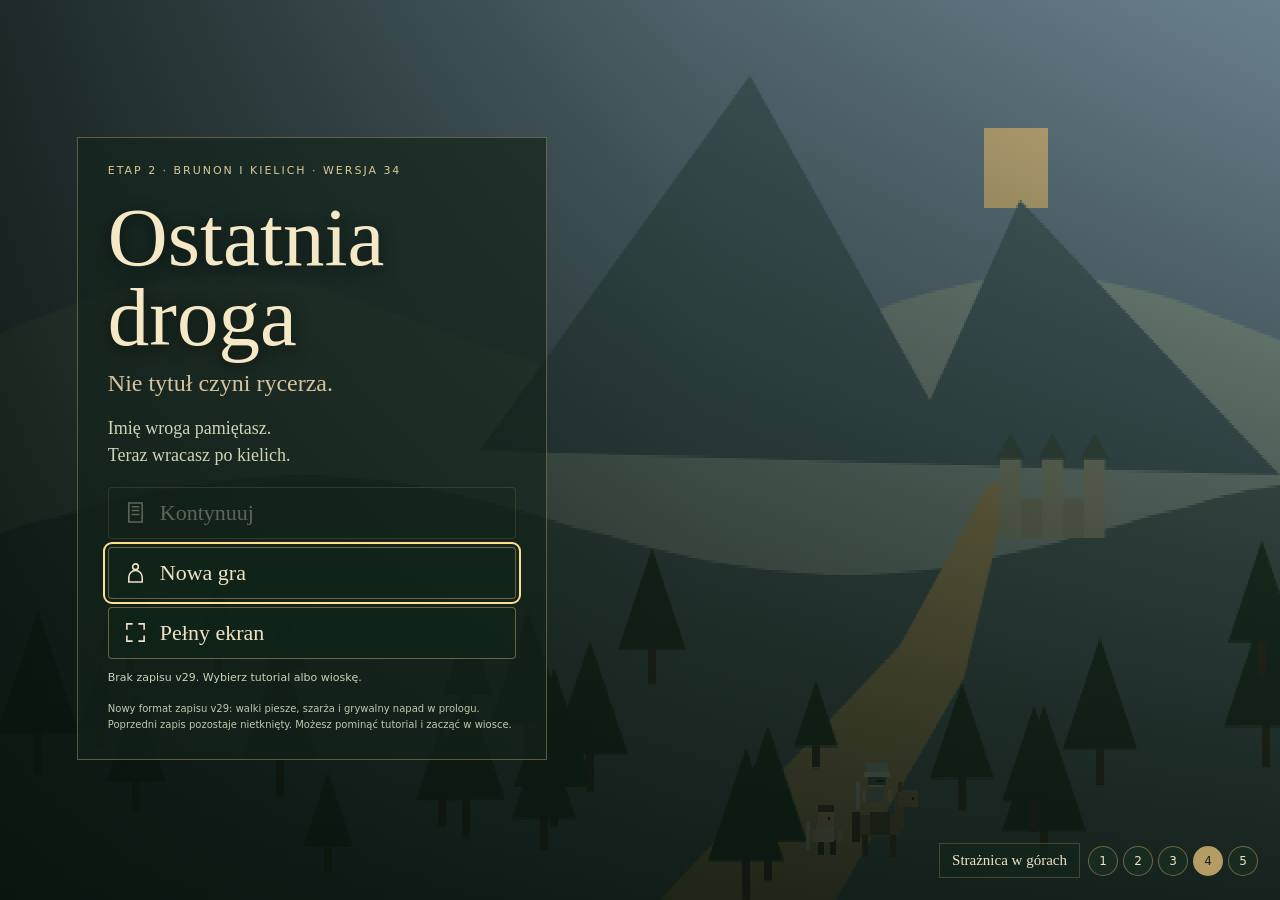
==== game.html @ 37bebe1c "Add files via upload" ====
<!doctype html><html lang="pl"><head><meta charset="utf-8"><meta name="viewport" content="width=device-width,initial-scale=1,viewport-fit=cover"><title>Ostatnia droga — v34</title><link rel="stylesheet" href="assets/css/game.css"></head><body><svg width="0" height="0" style="position:absolute" aria-hidden="true"><defs id="icons"></defs></svg><canvas id="world" aria-label="Plansza gry" hidden></canvas><div id="hud" hidden><nav id="quick"></nav><div id="top" class="glass"><div id="location"></div><div id="clock"></div><div id="turn"></div><div id="bars"></div><div id="counterLabel"></div><div id="busyLabel"></div></div><div id="menuStack"></div><aside id="enemyCard" class="glass" hidden><h2 id="enemyName"></h2><canvas id="enemyPortrait" class="portrait" width="64" height="70"></canvas><div id="enemyInfo"></div><div style="clear:both"></div><div id="enemyBar"></div><div id="threatTabs"></div><details><summary>Zachowanie</summary><div id="enemyTactic"></div></details></aside><div id="pad"><button class="round" style="grid-area:1/2" data-dx="0" data-dy="-1" aria-label="W górę">↑</button><button class="round" style="grid-area:2/1" data-dx="-1" data-dy="0" aria-label="W lewo">←</button><span id="padCenter"></span><button class="round" style="grid-area:2/3" data-dx="1" data-dy="0" aria-label="W prawo">→</button><button class="round" style="grid-area:3/2" data-dx="0" data-dy="1" aria-label="W dół">↓</button></div><div id="actions"><div id="attackRow"></div><div id="toolRow"></div></div><div id="recent" class="glass"><div id="recentHeader"><span>OSTATNIE ZDARZENIA</span><button onclick="panel('logs')">Kronika ↗</button></div><div id="recentLines" aria-live="polite"></div></div><div id="tutorialBanner" class="glass" hidden>Użyj szerokiego zamachu. Inne akcje są zablokowane na czas lekcji.</div></div><section id="titleScreen"><canvas id="titleLandscape" width="640" height="360"></canvas><div id="titleShade"></div><div id="titleLayout"><div id="titlePanel"><div class="eyebrow">Etap 2 · Brunon i kielich · Wersja 34</div><h1>Ostatnia<br>droga</h1><h2>Nie tytuł czyni rycerza.</h2><p class="motto">Imię wroga pamiętasz.<br>Teraz wracasz po kielich.</p><div id="titleButtons"><button id="continueButton" onclick="continueGame()">Kontynuuj</button><button id="newGameButton" onclick="requestNewGame()">Nowa gra</button><button id="titleFullscreen" onclick="toggleFullscreen()">Pełny ekran</button></div><div id="saveSummary"></div><div id="titleNote">Nowy format zapisu v29: walki piesze, szarża i grywalny napad w prologu. Poprzedni zapis pozostaje nietknięty. Możesz pominąć tutorial i zacząć w wiosce.</div></div></div><div id="landscapeSwitch"><div id="landscapeName"></div><div id="landscapeDots"></div></div></section><dialog id="dialog"><h2 id="dialogTitle"></h2><div id="scrollCue" class="hidden">↓ Przewiń, aby zobaczyć więcej ↓</div><div id="dialogBody"></div><div id="dialogFoot"><button id="closeDialog" onclick="closeDialog()">Zamknij</button><button id="progressButton" hidden></button></div></dialog><div id="tip" role="tooltip"></div><div id="error"></div><script defer src="assets/js/core.js"></script>
<script defer src="assets/js/world-1.js"></script>
<script defer src="assets/js/world-2.js"></script>
<script defer src="assets/js/combat.js"></script>
<script defer src="assets/js/story.js"></script>
<script defer src="assets/js/equipment.js"></script>
<script defer src="assets/js/ui.js"></script>
<script defer src="assets/js/render-1.js"></script>
<script defer src="assets/js/render-2.js"></script>
<script defer src="assets/js/v33-world.js"></script>
<script defer src="assets/js/init-01.js"></script>
<script defer src="assets/js/init-02.js"></script>
<script defer src="assets/js/init-03.js"></script></body></html>
---- assets/css/game.css ----
:root{--p:#eee2c5;--s:"Palatino Linotype","Book Antiqua",Georgia,serif;--e:clamp(20px,3vw,38px);--r:50px}*{box-sizing:border-box;scrollbar-width:thin;scrollbar-color:#b59b5e #14241b}[hidden]{display:none!important}html,body{margin:0;width:100%;height:100%;overflow:hidden;background:#15251d;color:var(--p);font:14px system-ui}button{font:inherit;color:inherit;border:1px solid #b89c6188;background:#192d22ed;border-radius:4px;padding:9px;min-height:44px;cursor:pointer;touch-action:manipulation;user-select:none}button:hover{background:#42533fe8;border-color:#ebd192}button:disabled{opacity:.35;cursor:default}button:focus-visible{outline:2px solid #ffdf8f;outline-offset:3px}h1,h2,h3{font-family:var(--s);font-weight:normal}h2{font-size:27px;margin:3px 0 9px}h3{font-size:22px}.icon{display:block;width:25px;height:25px;margin:auto;fill:none;stroke:currentColor;stroke-width:1.65;pointer-events:none}small,.muted{color:#bbc8ac}#world{position:fixed;inset:0;width:100%;height:100%;image-rendering:pixelated;touch-action:none}#hud{position:fixed;inset:0;pointer-events:none}#hud>*{position:absolute;pointer-events:auto}.glass{background:linear-gradient(135deg,#1c2d24ed,#101c18ed);border:1px solid #b89c6177;border-radius:5px;box-shadow:inset 0 0 0 2px #09120c88,0 3px 16px #0005}#hud button{color:#f1dcadc7;background:radial-gradient(circle at 40% 30%,#4a423485,#171917dd 70%);border-color:#c7a969aa;box-shadow:inset 0 0 0 2px #0c1512bb,0 2px 6px #0005}#hud button:hover{color:#fff0c8;border-color:#ffe1a0}.round{width:var(--r);height:var(--r);min-height:var(--r);border-radius:50%;padding:7px;display:flex;flex-direction:column;align-items:center;justify-content:center}.square{width:36px;height:36px;min-height:36px;border-radius:5px;padding:5px}.square .icon{width:22px;height:22px}#quick{left:var(--e);top:var(--e);display:flex;gap:7px}#top{left:var(--e);top:calc(var(--e) + 48px);width:265px;padding:8px 12px;pointer-events:none}#location{font:18px var(--s)}#turn,#clock{font-size:11px;color:#e3d7ae;margin:4px 0}.bar{height:17px;position:relative;background:#09110fc9;margin-top:4px;overflow:hidden;border:1px solid #9e874b55;border-radius:3px}.bar i{height:100%;display:block;transition:width .15s linear}.bar span{position:absolute;inset:0;text-align:center;line-height:15px;font-size:10px;text-shadow:0 1px 2px black}#menuStack{right:var(--e);top:var(--e);display:flex;flex-direction:column;gap:8px}#menuStack .square:first-child{width:30px;height:30px;min-height:30px;padding:4px;align-self:center}#enemyCard{right:calc(var(--e) + 48px);top:var(--e);width:190px;padding:9px;max-height:calc(100dvh - 290px);overflow:auto}.portrait{image-rendering:pixelated;background:#293d2b;border:1px solid #bba16b66}#enemyPortrait{float:left;width:51px;height:56px;margin:0 7px 5px 0}#enemyName{font-size:19px}#enemyInfo{font-size:11px;white-space:pre-line;line-height:1.6}summary{font-size:11px;cursor:pointer;padding:6px 0}#threatTabs{display:flex;gap:4px;flex-wrap:wrap}#threatTabs button{min-height:30px;padding:4px 6px;font-size:10px}.selected{border-color:#ffe2a1!important}#pad{left:var(--e);bottom:max(var(--e),env(safe-area-inset-bottom));display:grid;grid-template-columns:repeat(3,var(--r));grid-template-rows:repeat(3,var(--r));gap:6px;padding:6px;border:1px solid #b59b5c66;border-radius:50%;background:#11181644}#pad button{font-size:24px}#padCenter{grid-area:2/2;border:2px solid #c8ac7180;border-radius:50%;background:#89795955;pointer-events:none}#actions{right:var(--e);bottom:max(var(--e),env(safe-area-inset-bottom));display:flex;flex-direction:column;align-items:flex-end;gap:11px}#attackRow{display:flex;align-items:flex-end;gap:10px}#attack0{width:88px;height:88px;min-height:88px;border-width:2px}#attack0 .icon{width:34px;height:34px}#attack1,#attack2{width:62px;height:62px;min-height:62px}#attackRow small{font-size:9px;margin-top:3px;color:#ffebc4}#toolRow{display:flex;gap:7px}#toolRow .round{width:34px;height:34px;min-height:34px;padding:5px}#toolRow .icon{width:19px;height:19px}#toolRow small{font-size:7px}.tutorial,.counter{border-color:#fff1b2!important;box-shadow:0 0 16px #f1c966aa!important}#recent{left:50%;transform:translateX(-50%);width:66.666vw;max-width:1100px;padding:8px 12px;bottom:210px;background:#102218ef}#recentHeader{display:flex;justify-content:space-between;align-items:center;color:#c8cfb3;font:10px system-ui;margin-bottom:4px}#recentHeader button{min-height:26px;padding:2px 7px;font-size:10px}#recentLines{font:14px/1.45 system-ui;display:grid;gap:3px}.line{overflow:hidden;display:-webkit-box;-webkit-line-clamp:2;-webkit-box-orient:vertical;color:var(--p)}.num{font-weight:650;font-variant-numeric:tabular-nums}.hit{color:#ffe3a0}.enemy{color:#ffaaa0}.miss{color:#a7d8ff}.heal{color:#a1e8b2}.parry{color:#c2b5ff}.info{color:#e8d8a8}#busyLabel,#counterLabel{font-size:10px;color:#f4d892;min-height:12px;margin-top:3px}#counterLabel{color:#cfc1ff}#tutorialBanner{left:50%;top:43%;transform:translate(-50%,-50%);max-width:350px;padding:12px;text-align:center;pointer-events:none;border-color:#f4d78f;font:18px/1.4 var(--s)}#tip{display:none;position:fixed;z-index:9999;max-width:min(340px,calc(100vw - 16px));padding:12px;background:#14261bfa;border:1px solid #c4a96a;pointer-events:none;font:14px/1.5 system-ui;white-space:pre-line}#tip .tiptitle{font:20px var(--s);color:#ead398;margin-bottom:5px}dialog{width:min(850px,95vw);max-height:89dvh;overflow:visible;border:1px solid #bda46b;border-radius:6px;background:#1b2d21fa;color:var(--p);padding:17px;box-shadow:0 15px 60px #0008}dialog::backdrop{background:#06110bd9}#dialogTitle{border-bottom:1px solid #bba46a55;padding-bottom:10px;margin:0;font-size:28px}#scrollCue{font-size:11px;text-align:center;color:#ddc98d;height:23px;padding-top:4px}#scrollCue.hidden{visibility:hidden}#dialogBody{max-height:calc(89dvh - 155px);overflow-y:auto;overscroll-behavior:contain;padding:2px 10px 10px 2px;scrollbar-gutter:stable}#dialogBody p{font:20px/1.6 var(--s);white-space:pre-line;margin:10px 0}#dialogBody .fine{font:13px/1.6 system-ui;color:#c0c9b1}#dialogFoot{display:flex;justify-content:flex-end;gap:8px;border-top:1px solid #bba46a33;padding-top:8px}dialog button{margin:3px}#progressButton{min-width:135px;font:20px var(--s)}.choices{list-style:none;padding:0;margin:15px 0;display:grid;gap:9px}.choices button{display:flex;align-items:flex-start;gap:12px;width:100%;margin:0;padding:12px;text-align:left;font:19px/1.4 var(--s)}.choiceNo{display:grid;place-items:center;min-width:30px;height:30px;border:1px solid #b9a16a99;border-radius:50%;font:16px system-ui;color:#ffe1a1}.choiceText{flex:1}.choiceMeta{display:block!important;font:12px/1.5 system-ui!important;color:#d0cfad!important;margin-top:5px;white-space:pre-line}.speaker{display:flex;gap:17px;padding:12px 0}.speaker canvas{width:96px;height:105px;flex-shrink:0}.speaker .name{font:23px var(--s);color:#e6ce97}.speaker p{margin-top:4px!important}.heroPanel{display:flex;gap:20px;align-items:center;margin:10px 0}.heroPanel canvas{width:128px;height:140px}.stats{width:100%;border-collapse:collapse;font:13px system-ui}.stats th{font-size:11px;color:#bcc8af;font-weight:normal;padding:8px 3px;border-bottom:1px solid #a08d5c66}.stats td{padding:8px 3px;border-bottom:1px solid #9b8b5638;text-align:center}.stats td:first-child,.stats th:first-child{text-align:left}.stats button{min-width:40px;min-height:38px;padding:4px;margin:0}.positive{color:#8ee0a1!important}.negative{color:#ff9d91!important}.temporary{color:#98d8f3!important}.zero{color:#aeba9f!important}.sum{font-size:18px;color:#f0d494;font-weight:600}.numeric{font:13px/1.6 system-ui!important}.outcome{padding:12px;background:#10221788;border:1px solid #a8965c55;margin:10px 0;font:14px/1.8 system-ui}.inventory{display:grid;grid-template-columns:repeat(auto-fill,minmax(104px,1fr));gap:10px;margin:12px 0}.tile{position:relative;display:flex;flex-direction:column;align-items:center;justify-content:center;min-height:116px;padding:9px 6px 17px;border:1px solid #9a956d88;background:#14251cc9;overflow:hidden;margin:0}.tile .icon{width:42px;height:42px;margin:5px auto 7px;stroke-width:1.35}.tile .kind{font:16px var(--s);text-align:center}.tile .rarity{font:10px system-ui;margin-top:4px;color:#c3cbb6}.tile .stripe{position:absolute;bottom:0;left:0;right:0;height:6px;background:var(--rarity)}.tile .count{position:absolute;top:5px;right:7px;font-size:12px}.tile.empty{opacity:.55;border-style:dashed}.bodyGrid{display:grid;grid-template-columns:repeat(3,minmax(0,118px));grid-template-areas:'. helm .' 'weapon armor left' '. pants .' 'ring camp backpack';gap:12px;justify-content:center;margin:18px auto;padding:12px;border:1px solid #a8996033}.bodyGrid .tile{width:100%;min-height:112px}.bodyGrid .slotlabel{font:10px system-ui;color:#e0d3af}.bodyGrid .tile .icon{width:35px;height:35px}.menuGrid{display:grid;grid-template-columns:1fr 1fr;gap:9px}.menuGrid button{min-height:60px;font:20px var(--s);display:flex;align-items:center;gap:12px;text-align:left;padding:12px}.menuGrid .icon{margin:0}.logEntry{border-left:2px solid #a18e5c80;padding:8px 11px;margin:9px 0;background:#10211766}.logEntry small{font:11px system-ui}.logEntry p{font-size:18px!important;margin:4px 0!important}.tabs{display:flex;gap:8px;margin:10px 0}.tabs button.active{border-color:#ffe2a1;background:#675c36aa}.mapLayout{display:grid;grid-template-columns:minmax(0,1.7fr) minmax(180px,1fr);gap:15px}.worldGrid{display:grid;grid-template-columns:repeat(4,minmax(0,1fr));grid-template-rows:repeat(4,78px);gap:7px;padding:9px;border:1px solid #a78f5b55;background:#12291d}.region{position:relative;font:16px var(--s);display:flex;flex-direction:column;align-items:center;justify-content:center;margin:0;border:1px solid #9e8d5b99;background:#2b482bd9}.region.current{border:2px solid #ffe09c}.region.unknown{background:#17261dbb;color:#acb89c;border-style:dashed}.region.locked{opacity:.6}.region .marker{position:absolute;right:5px;top:3px;font:600 17px system-ui;color:#ffe0a0}.region small{font:10px system-ui;margin-top:5px}.questList{padding:11px;border:1px solid #b29b5b55;background:#122419}.questList button{display:block;width:100%;text-align:left;font:18px var(--s)}#localMap{display:block;width:100%;max-height:48dvh;image-rendering:pixelated;border:1px solid #a78f5b66;object-fit:contain;background:#10291b}.helpLayout{display:grid;grid-template-columns:155px minmax(0,1fr);gap:16px}.helpNav{display:flex;flex-direction:column;gap:6px}.helpNav button{text-align:left;font:17px var(--s);margin:0}.helpContent{padding:5px 12px;border-left:1px solid #ad975d66}#error{position:fixed;top:3px;left:30%;z-index:10000;color:#ffbe8a;font-size:10px;pointer-events:none}#titleScreen{position:fixed;inset:0;z-index:20;background:#17251d;overflow:auto}#titleLandscape{position:fixed;inset:0;width:100%;height:100%;image-rendering:pixelated;pointer-events:none}#titleShade{position:fixed;inset:0;background:linear-gradient(90deg,#07110ccc,#07110c55 55%,#07110c18),linear-gradient(0deg,#07110ccc,transparent);pointer-events:none}#titleLayout{position:relative;min-height:100dvh;display:flex;align-items:center;padding:clamp(24px,6vw,90px);padding-bottom:80px}#titlePanel{width:min(470px,100%);padding:26px 30px;background:#112319a6;border:1px solid #c6af7866}.eyebrow{font:11px system-ui;letter-spacing:.18em;color:#dbc897;text-transform:uppercase}#titlePanel h1{font-size:clamp(48px,7vw,83px);line-height:.97;margin:20px 0 12px;color:#f5e8c7;text-shadow:0 3px 15px #0008}#titlePanel h2{font-size:24px;color:#d5c49f}#titlePanel .motto{font:18px/1.5 var(--s);color:#d0d3b9}#titleButtons{display:grid;gap:8px}#titleButtons button{display:flex;align-items:center;gap:13px;min-height:52px;font:22px var(--s);padding:10px 15px;text-align:left;background:#10241ab8}#titleButtons .icon{margin:0;width:23px;height:23px}#saveSummary{font:11px/1.6 system-ui;color:#cbd2b9;margin-top:10px}#landscapeSwitch{position:fixed;right:22px;bottom:22px;display:flex;align-items:center;gap:8px;z-index:2}#landscapeName{font:15px var(--s);padding:8px 12px;background:#12251bac;border:1px solid #c2ac7044}#landscapeDots{display:flex;gap:5px}#landscapeDots button{border-radius:50%;width:30px;height:30px;min-height:30px;padding:0;font-size:12px}#landscapeDots button[aria-pressed="true"]{background:#b59c62;color:#17251d}#titleNote{font:10px/1.6 system-ui;color:#bdc9ad;margin-top:15px}
@media(max-width:650px) and (orientation:portrait){:root{--r:43px;--e:20px}#quick{gap:5px}.square{width:30px;height:30px;min-height:30px;padding:4px}#top{width:min(188px,calc(100vw - 190px));top:65px;padding:7px}#location{font-size:15px}#enemyCard{width:135px;right:var(--e);top:calc(var(--e) + 48px);max-height:29dvh;padding:6px}#enemyPortrait{width:35px;height:40px}#enemyName{font-size:15px}#pad{grid-template-columns:repeat(3,37px);grid-template-rows:repeat(3,37px);gap:4px;padding:4px}#pad .round{width:37px;height:37px;min-height:37px}#attackRow{gap:6px}#attack0{width:65px;height:65px;min-height:65px}#attack0 .icon{width:27px;height:27px}#attack1,#attack2{width:45px;height:45px;min-height:45px}#attackRow small{font-size:8px}#toolRow{display:grid;grid-template-columns:repeat(3,31px);gap:6px}#toolRow .round{width:31px;height:31px;min-height:31px}#recentLines{font-size:12px}#recent{padding:6px 9px}dialog{padding:12px}#dialogBody p{font-size:19px}.stats{font-size:11px}.stats th{font-size:9px}.stats button{min-width:32px;font-size:12px}.sum{font-size:16px}.heroPanel{gap:12px}.heroPanel canvas{width:96px;height:105px}.inventory{grid-template-columns:repeat(3,minmax(0,1fr));gap:7px}.speaker{gap:10px}.speaker canvas{width:65px;height:72px}.bodyGrid{gap:7px;padding:7px}.bodyGrid .tile{min-height:103px}.menuGrid{grid-template-columns:1fr}.mapLayout{grid-template-columns:1fr}.worldGrid{grid-template-rows:repeat(4,67px)}.region{font-size:13px}.helpLayout{grid-template-columns:110px minmax(0,1fr);gap:9px}.helpNav button{font-size:14px;padding:6px}.helpContent{padding:4px 7px}#titleLayout{padding:24px 20px 98px}#titlePanel{padding:24px 22px}#titlePanel h1{font-size:58px}#landscapeSwitch{left:20px;right:20px;bottom:20px;justify-content:space-between}#landscapeName{font-size:12px;padding:8px}#landscapeDots button{width:27px;height:27px;min-height:27px}}
@media(max-height:550px) and (orientation:landscape){:root{--r:40px;--e:20px}#quick{gap:6px}.square{width:32px;height:32px;min-height:32px}#top{width:220px;top:60px;padding:5px 8px}#location{font-size:15px}#turn,#clock{font-size:9px}.bar{height:14px;margin-top:3px}.bar span{line-height:12px;font-size:9px}#pad{grid-template-columns:repeat(3,35px);grid-template-rows:repeat(3,35px);gap:4px;padding:4px}#pad .round{width:35px;height:35px;min-height:35px}#attack0{width:72px;height:72px;min-height:72px}#attack1,#attack2{width:50px;height:50px;min-height:50px}#toolRow{gap:6px}#toolRow .round{width:30px;height:30px;min-height:30px}#enemyCard{width:158px;right:64px;max-height:calc(100dvh - 205px);padding:6px}#enemyPortrait{width:38px;height:43px}#recent{padding:5px 9px}#recentLines{font-size:12px;line-height:1.3}.line{-webkit-line-clamp:1}#titleLayout{padding:20px 6vw 64px;align-items:flex-start}#titlePanel{width:365px;padding:14px 22px}#titlePanel h1{font-size:46px;margin:9px 0}#titlePanel h2{font-size:18px;margin:7px 0}#titlePanel .motto{display:none}#titleButtons button{min-height:44px;font-size:19px;padding:6px 12px}#landscapeSwitch{flex-direction:column;align-items:flex-end}}
@media(prefers-reduced-motion:reduce){*{animation:none!important;transition:none!important}}

#tutorialBanner{display:none!important}#attackRow small{white-space:pre-line;line-height:1.3}#localMap{touch-action:manipulation}#dialogTitle{font-size:24px}.eqNav32{display:flex;gap:3px;flex-wrap:wrap;margin:6px 0}.eqNav32 button{font:12px system-ui;padding:7px;margin:0}.eqArt32{width:48px;height:52px;image-rendering:pixelated}.eqHero32{width:102px;height:112px;image-rendering:pixelated}.eqHeroLine32{display:flex;align-items:center;gap:10px}.eqTools32{display:flex;gap:6px;margin:8px 0}.eqTools32 input,.eqTools32 select{min-width:0;width:50%;padding:9px;background:#183021;color:var(--p);border:1px solid #b89c6177}.eqColumns32{display:grid;grid-template-columns:1fr 1fr;gap:8px;text-align:center}.eqColumns32 .tile .kind{font:12px/1.3 system-ui;overflow-wrap:anywhere}.eqColumns32 .fine{font-size:11px!important}.eqColumns32 figure{margin:4px}.eqColumns32 figcaption{font:11px system-ui}.eqTable32{width:100%;border-collapse:collapse;font:11px system-ui}.eqTable32 td,.eqTable32 th{padding:8px 3px;border-bottom:1px solid #b89c6144;text-align:right}.eqTable32 th{font-weight:normal}.eqTable32 td:first-child,.eqTable32 th:first-child{text-align:left}.eqCompare32{border-top:1px solid #c5ae7488;padding-top:10px;margin-top:10px;scroll-margin-top:4px}.inventory .tile .kind{font:12px/1.3 system-ui;overflow-wrap:anywhere}.bodyGrid{grid-template-columns:repeat(3,minmax(0,1fr));gap:6px}.bodyGrid .tile .kind{font-size:13px}.eqColumns32 .tile{cursor:default}#dialogBody .eqNav32 p{margin:0}#recent{width:calc(100vw - 36px)}#enemyCard{max-height:230px}#enemyInfo{line-height:1.4}
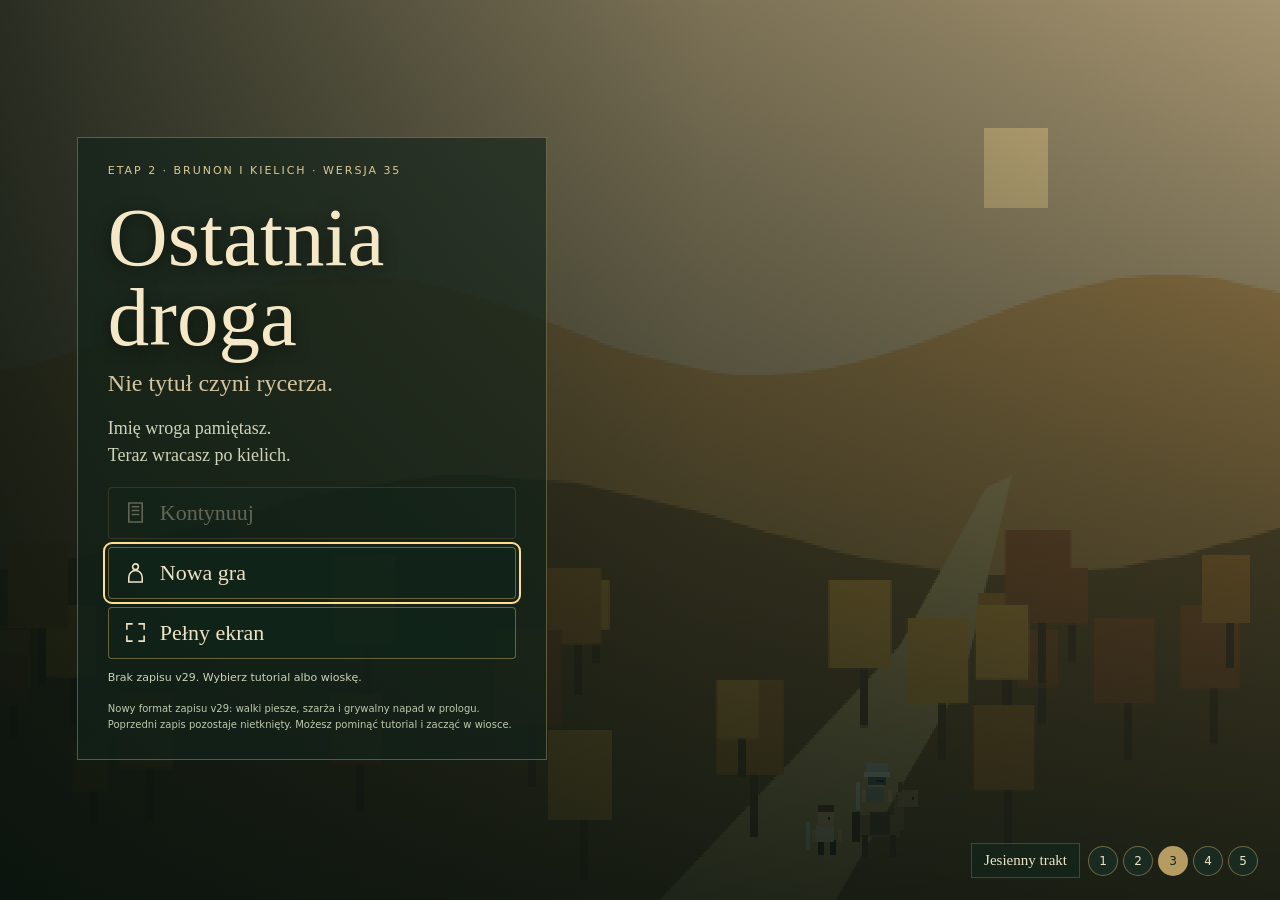
==== commit 69052c57: "Add files via upload" ====
--- a/game.html
+++ b/game.html
@@ -1,4 +1,4 @@
-<!doctype html><html lang="pl"><head><meta charset="utf-8"><meta name="viewport" content="width=device-width,initial-scale=1,viewport-fit=cover"><title>Ostatnia droga — v34</title><link rel="stylesheet" href="assets/css/game.css"></head><body><svg width="0" height="0" style="position:absolute" aria-hidden="true"><defs id="icons"></defs></svg><canvas id="world" aria-label="Plansza gry" hidden></canvas><div id="hud" hidden><nav id="quick"></nav><div id="top" class="glass"><div id="location"></div><div id="clock"></div><div id="turn"></div><div id="bars"></div><div id="counterLabel"></div><div id="busyLabel"></div></div><div id="menuStack"></div><aside id="enemyCard" class="glass" hidden><h2 id="enemyName"></h2><canvas id="enemyPortrait" class="portrait" width="64" height="70"></canvas><div id="enemyInfo"></div><div style="clear:both"></div><div id="enemyBar"></div><div id="threatTabs"></div><details><summary>Zachowanie</summary><div id="enemyTactic"></div></details></aside><div id="pad"><button class="round" style="grid-area:1/2" data-dx="0" data-dy="-1" aria-label="W górę">↑</button><button class="round" style="grid-area:2/1" data-dx="-1" data-dy="0" aria-label="W lewo">←</button><span id="padCenter"></span><button class="round" style="grid-area:2/3" data-dx="1" data-dy="0" aria-label="W prawo">→</button><button class="round" style="grid-area:3/2" data-dx="0" data-dy="1" aria-label="W dół">↓</button></div><div id="actions"><div id="attackRow"></div><div id="toolRow"></div></div><div id="recent" class="glass"><div id="recentHeader"><span>OSTATNIE ZDARZENIA</span><button onclick="panel('logs')">Kronika ↗</button></div><div id="recentLines" aria-live="polite"></div></div><div id="tutorialBanner" class="glass" hidden>Użyj szerokiego zamachu. Inne akcje są zablokowane na czas lekcji.</div></div><section id="titleScreen"><canvas id="titleLandscape" width="640" height="360"></canvas><div id="titleShade"></div><div id="titleLayout"><div id="titlePanel"><div class="eyebrow">Etap 2 · Brunon i kielich · Wersja 34</div><h1>Ostatnia<br>droga</h1><h2>Nie tytuł czyni rycerza.</h2><p class="motto">Imię wroga pamiętasz.<br>Teraz wracasz po kielich.</p><div id="titleButtons"><button id="continueButton" onclick="continueGame()">Kontynuuj</button><button id="newGameButton" onclick="requestNewGame()">Nowa gra</button><button id="titleFullscreen" onclick="toggleFullscreen()">Pełny ekran</button></div><div id="saveSummary"></div><div id="titleNote">Nowy format zapisu v29: walki piesze, szarża i grywalny napad w prologu. Poprzedni zapis pozostaje nietknięty. Możesz pominąć tutorial i zacząć w wiosce.</div></div></div><div id="landscapeSwitch"><div id="landscapeName"></div><div id="landscapeDots"></div></div></section><dialog id="dialog"><h2 id="dialogTitle"></h2><div id="scrollCue" class="hidden">↓ Przewiń, aby zobaczyć więcej ↓</div><div id="dialogBody"></div><div id="dialogFoot"><button id="closeDialog" onclick="closeDialog()">Zamknij</button><button id="progressButton" hidden></button></div></dialog><div id="tip" role="tooltip"></div><div id="error"></div><script defer src="assets/js/core.js"></script>
+<!doctype html><html lang="pl"><head><meta charset="utf-8"><meta name="viewport" content="width=device-width,initial-scale=1,viewport-fit=cover"><title>Ostatnia droga — v35</title><link rel="stylesheet" href="assets/css/game.css"></head><body><svg width="0" height="0" style="position:absolute" aria-hidden="true"><defs id="icons"></defs></svg><canvas id="world" aria-label="Plansza gry" hidden></canvas><div id="hud" hidden><nav id="quick"></nav><div id="top" class="glass"><div id="location"></div><div id="clock"></div><div id="turn"></div><div id="bars"></div><div id="counterLabel"></div><div id="busyLabel"></div></div><div id="menuStack"></div><aside id="enemyCard" class="glass" hidden><h2 id="enemyName"></h2><canvas id="enemyPortrait" class="portrait" width="64" height="70"></canvas><div id="enemyInfo"></div><div style="clear:both"></div><div id="enemyBar"></div><div id="threatTabs"></div><details><summary>Zachowanie</summary><div id="enemyTactic"></div></details></aside><div id="pad"><button class="round" style="grid-area:1/2" data-dx="0" data-dy="-1" aria-label="W górę">↑</button><button class="round" style="grid-area:2/1" data-dx="-1" data-dy="0" aria-label="W lewo">←</button><span id="padCenter"></span><button class="round" style="grid-area:2/3" data-dx="1" data-dy="0" aria-label="W prawo">→</button><button class="round" style="grid-area:3/2" data-dx="0" data-dy="1" aria-label="W dół">↓</button></div><div id="actions"><div id="attackRow"></div><div id="toolRow"></div></div><div id="recent" class="glass"><div id="recentHeader"><span>OSTATNIE ZDARZENIA</span><button onclick="panel('logs')">Kronika ↗</button></div><div id="recentLines" aria-live="polite"></div></div><div id="tutorialBanner" class="glass" hidden>Użyj szerokiego zamachu. Inne akcje są zablokowane na czas lekcji.</div></div><section id="titleScreen"><canvas id="titleLandscape" width="640" height="360"></canvas><div id="titleShade"></div><div id="titleLayout"><div id="titlePanel"><div class="eyebrow">Etap 2 · Brunon i kielich · Wersja 35</div><h1>Ostatnia<br>droga</h1><h2>Nie tytuł czyni rycerza.</h2><p class="motto">Imię wroga pamiętasz.<br>Teraz wracasz po kielich.</p><div id="titleButtons"><button id="continueButton" onclick="continueGame()">Kontynuuj</button><button id="newGameButton" onclick="requestNewGame()">Nowa gra</button><button id="titleFullscreen" onclick="toggleFullscreen()">Pełny ekran</button></div><div id="saveSummary"></div><div id="titleNote">Nowy format zapisu v29: walki piesze, szarża i grywalny napad w prologu. Poprzedni zapis pozostaje nietknięty. Możesz pominąć tutorial i zacząć w wiosce.</div></div></div><div id="landscapeSwitch"><div id="landscapeName"></div><div id="landscapeDots"></div></div></section><dialog id="dialog"><h2 id="dialogTitle"></h2><div id="scrollCue" class="hidden">↓ Przewiń, aby zobaczyć więcej ↓</div><div id="dialogBody"></div><div id="dialogFoot"><button id="closeDialog" onclick="closeDialog()">Zamknij</button><button id="progressButton" hidden></button></div></dialog><div id="tip" role="tooltip"></div><div id="error"></div><script defer src="assets/js/core.js"></script>
 <script defer src="assets/js/world-1.js"></script>
 <script defer src="assets/js/world-2.js"></script>
 <script defer src="assets/js/combat.js"></script>
@@ -10,4 +10,5 @@
 <script defer src="assets/js/v33-world.js"></script>
 <script defer src="assets/js/init-01.js"></script>
 <script defer src="assets/js/init-02.js"></script>
-<script defer src="assets/js/init-03.js"></script></body></html>+<script defer src="assets/js/init-03.js"></script>
+<script defer src="assets/js/travel-v35.js"></script></body></html>
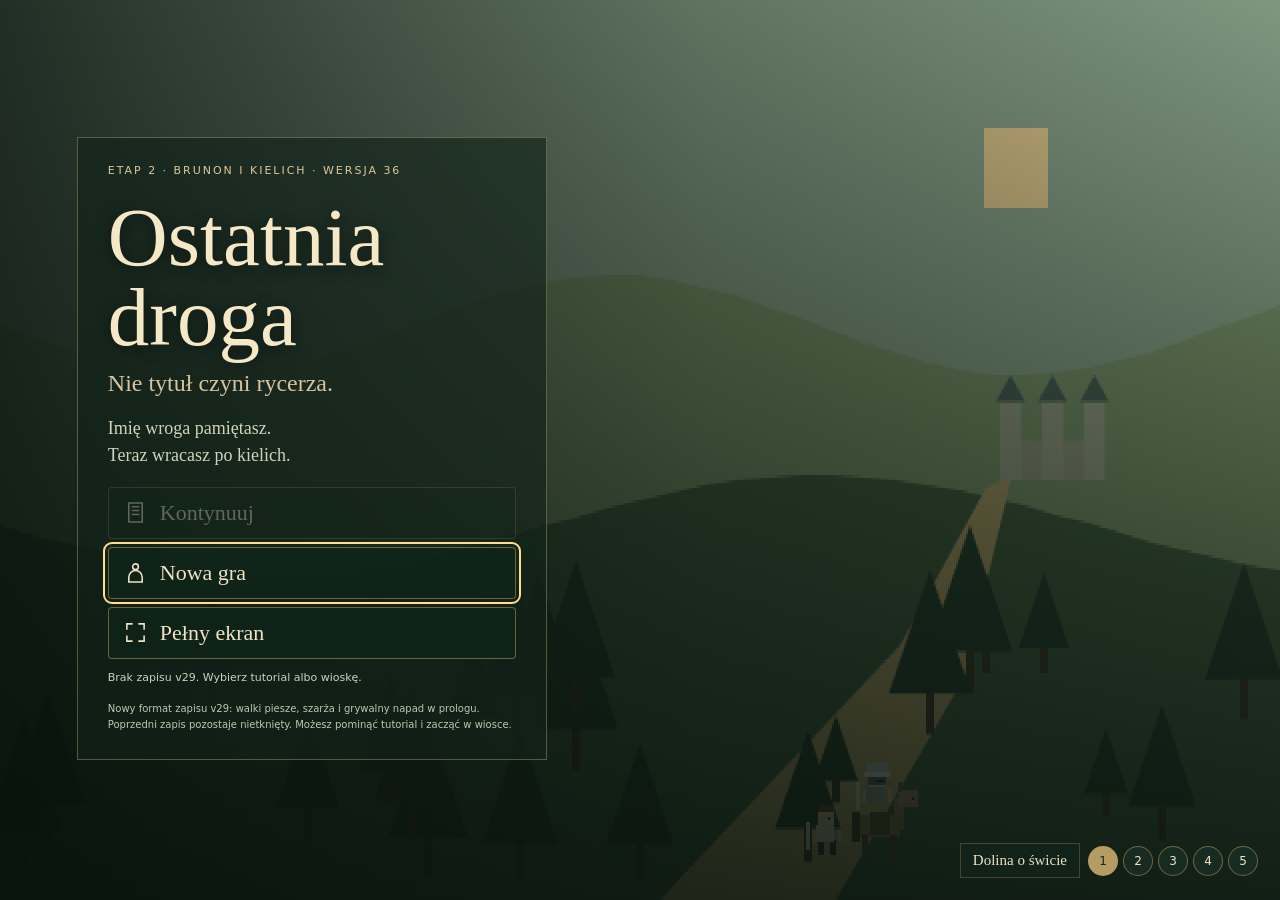
==== commit 2fae6b98: "Add files via upload" ====
--- a/game.html
+++ b/game.html
@@ -1,4 +1,4 @@
-<!doctype html><html lang="pl"><head><meta charset="utf-8"><meta name="viewport" content="width=device-width,initial-scale=1,viewport-fit=cover"><title>Ostatnia droga — v35</title><link rel="stylesheet" href="assets/css/game.css"></head><body><svg width="0" height="0" style="position:absolute" aria-hidden="true"><defs id="icons"></defs></svg><canvas id="world" aria-label="Plansza gry" hidden></canvas><div id="hud" hidden><nav id="quick"></nav><div id="top" class="glass"><div id="location"></div><div id="clock"></div><div id="turn"></div><div id="bars"></div><div id="counterLabel"></div><div id="busyLabel"></div></div><div id="menuStack"></div><aside id="enemyCard" class="glass" hidden><h2 id="enemyName"></h2><canvas id="enemyPortrait" class="portrait" width="64" height="70"></canvas><div id="enemyInfo"></div><div style="clear:both"></div><div id="enemyBar"></div><div id="threatTabs"></div><details><summary>Zachowanie</summary><div id="enemyTactic"></div></details></aside><div id="pad"><button class="round" style="grid-area:1/2" data-dx="0" data-dy="-1" aria-label="W górę">↑</button><button class="round" style="grid-area:2/1" data-dx="-1" data-dy="0" aria-label="W lewo">←</button><span id="padCenter"></span><button class="round" style="grid-area:2/3" data-dx="1" data-dy="0" aria-label="W prawo">→</button><button class="round" style="grid-area:3/2" data-dx="0" data-dy="1" aria-label="W dół">↓</button></div><div id="actions"><div id="attackRow"></div><div id="toolRow"></div></div><div id="recent" class="glass"><div id="recentHeader"><span>OSTATNIE ZDARZENIA</span><button onclick="panel('logs')">Kronika ↗</button></div><div id="recentLines" aria-live="polite"></div></div><div id="tutorialBanner" class="glass" hidden>Użyj szerokiego zamachu. Inne akcje są zablokowane na czas lekcji.</div></div><section id="titleScreen"><canvas id="titleLandscape" width="640" height="360"></canvas><div id="titleShade"></div><div id="titleLayout"><div id="titlePanel"><div class="eyebrow">Etap 2 · Brunon i kielich · Wersja 35</div><h1>Ostatnia<br>droga</h1><h2>Nie tytuł czyni rycerza.</h2><p class="motto">Imię wroga pamiętasz.<br>Teraz wracasz po kielich.</p><div id="titleButtons"><button id="continueButton" onclick="continueGame()">Kontynuuj</button><button id="newGameButton" onclick="requestNewGame()">Nowa gra</button><button id="titleFullscreen" onclick="toggleFullscreen()">Pełny ekran</button></div><div id="saveSummary"></div><div id="titleNote">Nowy format zapisu v29: walki piesze, szarża i grywalny napad w prologu. Poprzedni zapis pozostaje nietknięty. Możesz pominąć tutorial i zacząć w wiosce.</div></div></div><div id="landscapeSwitch"><div id="landscapeName"></div><div id="landscapeDots"></div></div></section><dialog id="dialog"><h2 id="dialogTitle"></h2><div id="scrollCue" class="hidden">↓ Przewiń, aby zobaczyć więcej ↓</div><div id="dialogBody"></div><div id="dialogFoot"><button id="closeDialog" onclick="closeDialog()">Zamknij</button><button id="progressButton" hidden></button></div></dialog><div id="tip" role="tooltip"></div><div id="error"></div><script defer src="assets/js/core.js"></script>
+<!doctype html><html lang="pl"><head><meta charset="utf-8"><meta name="viewport" content="width=device-width,initial-scale=1,viewport-fit=cover"><title>Ostatnia droga — v36</title><link rel="stylesheet" href="assets/css/game.css"></head><body><svg width="0" height="0" style="position:absolute" aria-hidden="true"><defs id="icons"></defs></svg><canvas id="world" aria-label="Plansza gry" hidden></canvas><div id="hud" hidden><nav id="quick"></nav><div id="top" class="glass"><div id="location"></div><div id="clock"></div><div id="turn"></div><div id="bars"></div><div id="counterLabel"></div><div id="busyLabel"></div></div><div id="menuStack"></div><aside id="enemyCard" class="glass" hidden><h2 id="enemyName"></h2><canvas id="enemyPortrait" class="portrait" width="64" height="70"></canvas><div id="enemyInfo"></div><div style="clear:both"></div><div id="enemyBar"></div><div id="threatTabs"></div><details><summary>Zachowanie</summary><div id="enemyTactic"></div></details></aside><div id="pad"><button class="round" style="grid-area:1/2" data-dx="0" data-dy="-1" aria-label="W górę">↑</button><button class="round" style="grid-area:2/1" data-dx="-1" data-dy="0" aria-label="W lewo">←</button><span id="padCenter"></span><button class="round" style="grid-area:2/3" data-dx="1" data-dy="0" aria-label="W prawo">→</button><button class="round" style="grid-area:3/2" data-dx="0" data-dy="1" aria-label="W dół">↓</button></div><div id="actions"><div id="attackRow"></div><div id="toolRow"></div></div><div id="recent" class="glass"><div id="recentHeader"><span>OSTATNIE ZDARZENIA</span><button onclick="panel('logs')">Kronika ↗</button></div><div id="recentLines" aria-live="polite"></div></div><div id="tutorialBanner" class="glass" hidden>Użyj szerokiego zamachu. Inne akcje są zablokowane na czas lekcji.</div></div><section id="titleScreen"><canvas id="titleLandscape" width="640" height="360"></canvas><div id="titleShade"></div><div id="titleLayout"><div id="titlePanel"><div class="eyebrow">Etap 2 · Brunon i kielich · Wersja 36</div><h1>Ostatnia<br>droga</h1><h2>Nie tytuł czyni rycerza.</h2><p class="motto">Imię wroga pamiętasz.<br>Teraz wracasz po kielich.</p><div id="titleButtons"><button id="continueButton" onclick="continueGame()">Kontynuuj</button><button id="newGameButton" onclick="requestNewGame()">Nowa gra</button><button id="titleFullscreen" onclick="toggleFullscreen()">Pełny ekran</button></div><div id="saveSummary"></div><div id="titleNote">Nowy format zapisu v29: walki piesze, szarża i grywalny napad w prologu. Poprzedni zapis pozostaje nietknięty. Możesz pominąć tutorial i zacząć w wiosce.</div></div></div><div id="landscapeSwitch"><div id="landscapeName"></div><div id="landscapeDots"></div></div></section><dialog id="dialog"><h2 id="dialogTitle"></h2><div id="scrollCue" class="hidden">↓ Przewiń, aby zobaczyć więcej ↓</div><div id="dialogBody"></div><div id="dialogFoot"><button id="closeDialog" onclick="closeDialog()">Zamknij</button><button id="progressButton" hidden></button></div></dialog><div id="tip" role="tooltip"></div><div id="error"></div><script defer src="assets/js/core.js"></script>
 <script defer src="assets/js/world-1.js"></script>
 <script defer src="assets/js/world-2.js"></script>
 <script defer src="assets/js/combat.js"></script>
@@ -11,4 +11,4 @@
 <script defer src="assets/js/init-01.js"></script>
 <script defer src="assets/js/init-02.js"></script>
 <script defer src="assets/js/init-03.js"></script>
-<script defer src="assets/js/travel-v35.js"></script></body></html>+<script defer src="assets/js/travel-v36.js"></script></body></html>
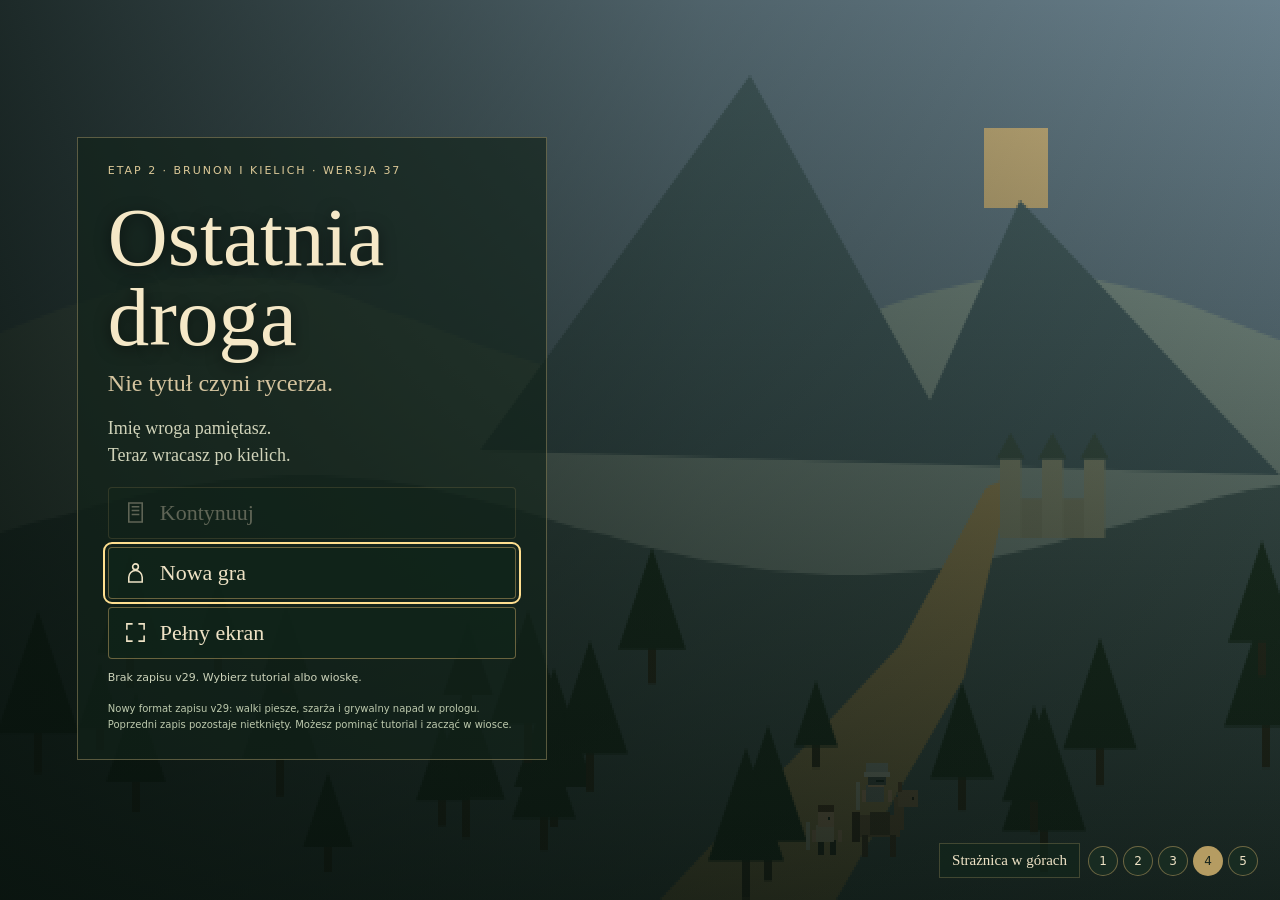
==== commit 4f25e594: "v37: regeneracja staminy, zmęczenie, głód i prowiant - survival-v37.js: nowy moduł systemu przeżycia" ====
--- a/game.html
+++ b/game.html
@@ -1,4 +1,4 @@
-<!doctype html><html lang="pl"><head><meta charset="utf-8"><meta name="viewport" content="width=device-width,initial-scale=1,viewport-fit=cover"><title>Ostatnia droga — v36</title><link rel="stylesheet" href="assets/css/game.css"></head><body><svg width="0" height="0" style="position:absolute" aria-hidden="true"><defs id="icons"></defs></svg><canvas id="world" aria-label="Plansza gry" hidden></canvas><div id="hud" hidden><nav id="quick"></nav><div id="top" class="glass"><div id="location"></div><div id="clock"></div><div id="turn"></div><div id="bars"></div><div id="counterLabel"></div><div id="busyLabel"></div></div><div id="menuStack"></div><aside id="enemyCard" class="glass" hidden><h2 id="enemyName"></h2><canvas id="enemyPortrait" class="portrait" width="64" height="70"></canvas><div id="enemyInfo"></div><div style="clear:both"></div><div id="enemyBar"></div><div id="threatTabs"></div><details><summary>Zachowanie</summary><div id="enemyTactic"></div></details></aside><div id="pad"><button class="round" style="grid-area:1/2" data-dx="0" data-dy="-1" aria-label="W górę">↑</button><button class="round" style="grid-area:2/1" data-dx="-1" data-dy="0" aria-label="W lewo">←</button><span id="padCenter"></span><button class="round" style="grid-area:2/3" data-dx="1" data-dy="0" aria-label="W prawo">→</button><button class="round" style="grid-area:3/2" data-dx="0" data-dy="1" aria-label="W dół">↓</button></div><div id="actions"><div id="attackRow"></div><div id="toolRow"></div></div><div id="recent" class="glass"><div id="recentHeader"><span>OSTATNIE ZDARZENIA</span><button onclick="panel('logs')">Kronika ↗</button></div><div id="recentLines" aria-live="polite"></div></div><div id="tutorialBanner" class="glass" hidden>Użyj szerokiego zamachu. Inne akcje są zablokowane na czas lekcji.</div></div><section id="titleScreen"><canvas id="titleLandscape" width="640" height="360"></canvas><div id="titleShade"></div><div id="titleLayout"><div id="titlePanel"><div class="eyebrow">Etap 2 · Brunon i kielich · Wersja 36</div><h1>Ostatnia<br>droga</h1><h2>Nie tytuł czyni rycerza.</h2><p class="motto">Imię wroga pamiętasz.<br>Teraz wracasz po kielich.</p><div id="titleButtons"><button id="continueButton" onclick="continueGame()">Kontynuuj</button><button id="newGameButton" onclick="requestNewGame()">Nowa gra</button><button id="titleFullscreen" onclick="toggleFullscreen()">Pełny ekran</button></div><div id="saveSummary"></div><div id="titleNote">Nowy format zapisu v29: walki piesze, szarża i grywalny napad w prologu. Poprzedni zapis pozostaje nietknięty. Możesz pominąć tutorial i zacząć w wiosce.</div></div></div><div id="landscapeSwitch"><div id="landscapeName"></div><div id="landscapeDots"></div></div></section><dialog id="dialog"><h2 id="dialogTitle"></h2><div id="scrollCue" class="hidden">↓ Przewiń, aby zobaczyć więcej ↓</div><div id="dialogBody"></div><div id="dialogFoot"><button id="closeDialog" onclick="closeDialog()">Zamknij</button><button id="progressButton" hidden></button></div></dialog><div id="tip" role="tooltip"></div><div id="error"></div><script defer src="assets/js/core.js"></script>
+<!doctype html><html lang="pl"><head><meta charset="utf-8"><meta name="viewport" content="width=device-width,initial-scale=1,viewport-fit=cover"><title>Ostatnia droga — v37</title><link rel="stylesheet" href="assets/css/game.css"></head><body><svg width="0" height="0" style="position:absolute" aria-hidden="true"><defs id="icons"></defs></svg><canvas id="world" aria-label="Plansza gry" hidden></canvas><div id="hud" hidden><nav id="quick"></nav><div id="top" class="glass"><div id="location"></div><div id="clock"></div><div id="turn"></div><div id="bars"></div><div id="counterLabel"></div><div id="busyLabel"></div></div><div id="menuStack"></div><aside id="enemyCard" class="glass" hidden><h2 id="enemyName"></h2><canvas id="enemyPortrait" class="portrait" width="64" height="70"></canvas><div id="enemyInfo"></div><div style="clear:both"></div><div id="enemyBar"></div><div id="threatTabs"></div><details><summary>Zachowanie</summary><div id="enemyTactic"></div></details></aside><div id="pad"><button class="round" style="grid-area:1/2" data-dx="0" data-dy="-1" aria-label="W górę">↑</button><button class="round" style="grid-area:2/1" data-dx="-1" data-dy="0" aria-label="W lewo">←</button><span id="padCenter"></span><button class="round" style="grid-area:2/3" data-dx="1" data-dy="0" aria-label="W prawo">→</button><button class="round" style="grid-area:3/2" data-dx="0" data-dy="1" aria-label="W dół">↓</button></div><div id="actions"><div id="attackRow"></div><div id="toolRow"></div></div><div id="recent" class="glass"><div id="recentHeader"><span>OSTATNIE ZDARZENIA</span><button onclick="panel('logs')">Kronika ↗</button></div><div id="recentLines" aria-live="polite"></div></div><div id="tutorialBanner" class="glass" hidden>Użyj szerokiego zamachu. Inne akcje są zablokowane na czas lekcji.</div></div><section id="titleScreen"><canvas id="titleLandscape" width="640" height="360"></canvas><div id="titleShade"></div><div id="titleLayout"><div id="titlePanel"><div class="eyebrow">Etap 2 · Brunon i kielich · Wersja 37</div><h1>Ostatnia<br>droga</h1><h2>Nie tytuł czyni rycerza.</h2><p class="motto">Imię wroga pamiętasz.<br>Teraz wracasz po kielich.</p><div id="titleButtons"><button id="continueButton" onclick="continueGame()">Kontynuuj</button><button id="newGameButton" onclick="requestNewGame()">Nowa gra</button><button id="titleFullscreen" onclick="toggleFullscreen()">Pełny ekran</button></div><div id="saveSummary"></div><div id="titleNote">Nowy format zapisu v29: walki piesze, szarża i grywalny napad w prologu. Poprzedni zapis pozostaje nietknięty. Możesz pominąć tutorial i zacząć w wiosce.</div></div></div><div id="landscapeSwitch"><div id="landscapeName"></div><div id="landscapeDots"></div></div></section><dialog id="dialog"><h2 id="dialogTitle"></h2><div id="scrollCue" class="hidden">↓ Przewiń, aby zobaczyć więcej ↓</div><div id="dialogBody"></div><div id="dialogFoot"><button id="closeDialog" onclick="closeDialog()">Zamknij</button><button id="progressButton" hidden></button></div></dialog><div id="tip" role="tooltip"></div><div id="error"></div><script defer src="assets/js/core.js"></script>
 <script defer src="assets/js/world-1.js"></script>
 <script defer src="assets/js/world-2.js"></script>
 <script defer src="assets/js/combat.js"></script>
@@ -11,4 +11,5 @@
 <script defer src="assets/js/init-01.js"></script>
 <script defer src="assets/js/init-02.js"></script>
 <script defer src="assets/js/init-03.js"></script>
-<script defer src="assets/js/travel-v36.js"></script></body></html>+<script defer src="assets/js/travel-v36.js"></script>
+<script defer src="assets/js/survival-v37.js"></script></body></html>
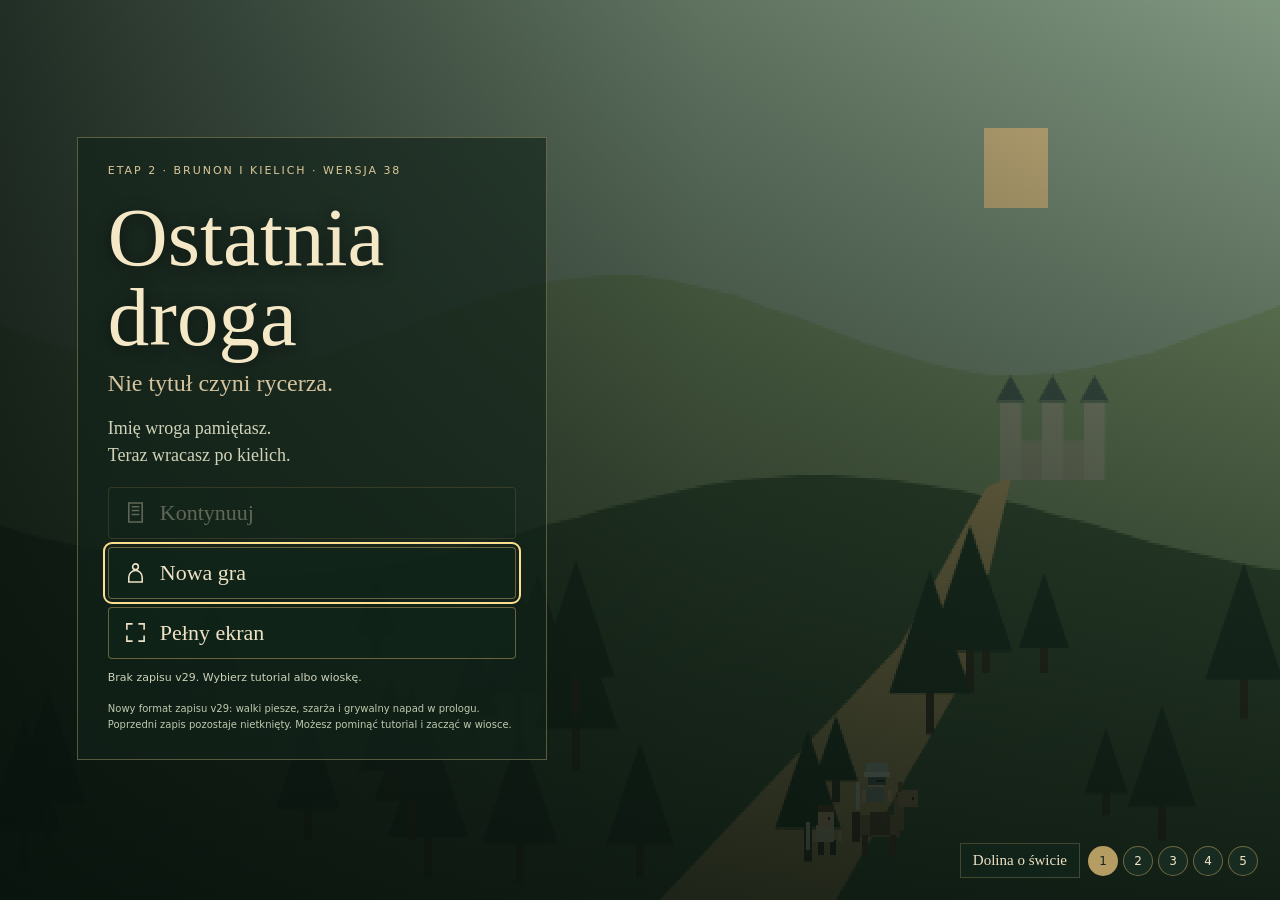
==== commit 10a868b4: "v38: pixel-art HUD, pasek akcji zależny od trybu, dedupe kroniki - Płaski styl przycisków HUD (sharp" ====
--- a/game.html
+++ b/game.html
@@ -1,4 +1,4 @@
-<!doctype html><html lang="pl"><head><meta charset="utf-8"><meta name="viewport" content="width=device-width,initial-scale=1,viewport-fit=cover"><title>Ostatnia droga — v37</title><link rel="stylesheet" href="assets/css/game.css"></head><body><svg width="0" height="0" style="position:absolute" aria-hidden="true"><defs id="icons"></defs></svg><canvas id="world" aria-label="Plansza gry" hidden></canvas><div id="hud" hidden><nav id="quick"></nav><div id="top" class="glass"><div id="location"></div><div id="clock"></div><div id="turn"></div><div id="bars"></div><div id="counterLabel"></div><div id="busyLabel"></div></div><div id="menuStack"></div><aside id="enemyCard" class="glass" hidden><h2 id="enemyName"></h2><canvas id="enemyPortrait" class="portrait" width="64" height="70"></canvas><div id="enemyInfo"></div><div style="clear:both"></div><div id="enemyBar"></div><div id="threatTabs"></div><details><summary>Zachowanie</summary><div id="enemyTactic"></div></details></aside><div id="pad"><button class="round" style="grid-area:1/2" data-dx="0" data-dy="-1" aria-label="W górę">↑</button><button class="round" style="grid-area:2/1" data-dx="-1" data-dy="0" aria-label="W lewo">←</button><span id="padCenter"></span><button class="round" style="grid-area:2/3" data-dx="1" data-dy="0" aria-label="W prawo">→</button><button class="round" style="grid-area:3/2" data-dx="0" data-dy="1" aria-label="W dół">↓</button></div><div id="actions"><div id="attackRow"></div><div id="toolRow"></div></div><div id="recent" class="glass"><div id="recentHeader"><span>OSTATNIE ZDARZENIA</span><button onclick="panel('logs')">Kronika ↗</button></div><div id="recentLines" aria-live="polite"></div></div><div id="tutorialBanner" class="glass" hidden>Użyj szerokiego zamachu. Inne akcje są zablokowane na czas lekcji.</div></div><section id="titleScreen"><canvas id="titleLandscape" width="640" height="360"></canvas><div id="titleShade"></div><div id="titleLayout"><div id="titlePanel"><div class="eyebrow">Etap 2 · Brunon i kielich · Wersja 37</div><h1>Ostatnia<br>droga</h1><h2>Nie tytuł czyni rycerza.</h2><p class="motto">Imię wroga pamiętasz.<br>Teraz wracasz po kielich.</p><div id="titleButtons"><button id="continueButton" onclick="continueGame()">Kontynuuj</button><button id="newGameButton" onclick="requestNewGame()">Nowa gra</button><button id="titleFullscreen" onclick="toggleFullscreen()">Pełny ekran</button></div><div id="saveSummary"></div><div id="titleNote">Nowy format zapisu v29: walki piesze, szarża i grywalny napad w prologu. Poprzedni zapis pozostaje nietknięty. Możesz pominąć tutorial i zacząć w wiosce.</div></div></div><div id="landscapeSwitch"><div id="landscapeName"></div><div id="landscapeDots"></div></div></section><dialog id="dialog"><h2 id="dialogTitle"></h2><div id="scrollCue" class="hidden">↓ Przewiń, aby zobaczyć więcej ↓</div><div id="dialogBody"></div><div id="dialogFoot"><button id="closeDialog" onclick="closeDialog()">Zamknij</button><button id="progressButton" hidden></button></div></dialog><div id="tip" role="tooltip"></div><div id="error"></div><script defer src="assets/js/core.js"></script>
+<!doctype html><html lang="pl"><head><meta charset="utf-8"><meta name="viewport" content="width=device-width,initial-scale=1,viewport-fit=cover"><title>Ostatnia droga — v38</title><link rel="stylesheet" href="assets/css/game.css"></head><body><svg width="0" height="0" style="position:absolute" aria-hidden="true"><defs id="icons"></defs></svg><canvas id="world" aria-label="Plansza gry" hidden></canvas><div id="hud" hidden><nav id="quick"></nav><div id="top" class="glass"><div id="location"></div><div id="clock"></div><div id="turn"></div><div id="bars"></div><div id="counterLabel"></div><div id="busyLabel"></div></div><div id="menuStack"></div><aside id="enemyCard" class="glass" hidden><h2 id="enemyName"></h2><canvas id="enemyPortrait" class="portrait" width="64" height="70"></canvas><div id="enemyInfo"></div><div style="clear:both"></div><div id="enemyBar"></div><div id="threatTabs"></div><details><summary>Zachowanie</summary><div id="enemyTactic"></div></details></aside><div id="pad"><button class="round" style="grid-area:1/2" data-dx="0" data-dy="-1" aria-label="W górę">↑</button><button class="round" style="grid-area:2/1" data-dx="-1" data-dy="0" aria-label="W lewo">←</button><span id="padCenter"></span><button class="round" style="grid-area:2/3" data-dx="1" data-dy="0" aria-label="W prawo">→</button><button class="round" style="grid-area:3/2" data-dx="0" data-dy="1" aria-label="W dół">↓</button></div><div id="actions"><div id="attackRow"></div><div id="toolRow"></div></div><div id="recent" class="glass"><div id="recentHeader"><span>OSTATNIE ZDARZENIA</span><button onclick="panel('logs')">Kronika ↗</button></div><div id="recentLines" aria-live="polite"></div></div><div id="tutorialBanner" class="glass" hidden>Użyj szerokiego zamachu. Inne akcje są zablokowane na czas lekcji.</div></div><section id="titleScreen"><canvas id="titleLandscape" width="640" height="360"></canvas><div id="titleShade"></div><div id="titleLayout"><div id="titlePanel"><div class="eyebrow">Etap 2 · Brunon i kielich · Wersja 38</div><h1>Ostatnia<br>droga</h1><h2>Nie tytuł czyni rycerza.</h2><p class="motto">Imię wroga pamiętasz.<br>Teraz wracasz po kielich.</p><div id="titleButtons"><button id="continueButton" onclick="continueGame()">Kontynuuj</button><button id="newGameButton" onclick="requestNewGame()">Nowa gra</button><button id="titleFullscreen" onclick="toggleFullscreen()">Pełny ekran</button></div><div id="saveSummary"></div><div id="titleNote">Nowy format zapisu v29: walki piesze, szarża i grywalny napad w prologu. Poprzedni zapis pozostaje nietknięty. Możesz pominąć tutorial i zacząć w wiosce.</div></div></div><div id="landscapeSwitch"><div id="landscapeName"></div><div id="landscapeDots"></div></div></section><dialog id="dialog"><h2 id="dialogTitle"></h2><div id="scrollCue" class="hidden">↓ Przewiń, aby zobaczyć więcej ↓</div><div id="dialogBody"></div><div id="dialogFoot"><button id="closeDialog" onclick="closeDialog()">Zamknij</button><button id="progressButton" hidden></button></div></dialog><div id="tip" role="tooltip"></div><div id="error"></div><script defer src="assets/js/core.js"></script>
 <script defer src="assets/js/world-1.js"></script>
 <script defer src="assets/js/world-2.js"></script>
 <script defer src="assets/js/combat.js"></script>
@@ -12,4 +12,5 @@
 <script defer src="assets/js/init-02.js"></script>
 <script defer src="assets/js/init-03.js"></script>
 <script defer src="assets/js/travel-v36.js"></script>
-<script defer src="assets/js/survival-v37.js"></script></body></html>+<script defer src="assets/js/survival-v37.js"></script>
+<script defer src="assets/js/ui-v38.js"></script></body></html>
--- a/assets/css/game.css
+++ b/assets/css/game.css
@@ -5,3 +5,13 @@
 @media(prefers-reduced-motion:reduce){*{animation:none!important;transition:none!important}}
 
 #tutorialBanner{display:none!important}#attackRow small{white-space:pre-line;line-height:1.3}#localMap{touch-action:manipulation}#dialogTitle{font-size:24px}.eqNav32{display:flex;gap:3px;flex-wrap:wrap;margin:6px 0}.eqNav32 button{font:12px system-ui;padding:7px;margin:0}.eqArt32{width:48px;height:52px;image-rendering:pixelated}.eqHero32{width:102px;height:112px;image-rendering:pixelated}.eqHeroLine32{display:flex;align-items:center;gap:10px}.eqTools32{display:flex;gap:6px;margin:8px 0}.eqTools32 input,.eqTools32 select{min-width:0;width:50%;padding:9px;background:#183021;color:var(--p);border:1px solid #b89c6177}.eqColumns32{display:grid;grid-template-columns:1fr 1fr;gap:8px;text-align:center}.eqColumns32 .tile .kind{font:12px/1.3 system-ui;overflow-wrap:anywhere}.eqColumns32 .fine{font-size:11px!important}.eqColumns32 figure{margin:4px}.eqColumns32 figcaption{font:11px system-ui}.eqTable32{width:100%;border-collapse:collapse;font:11px system-ui}.eqTable32 td,.eqTable32 th{padding:8px 3px;border-bottom:1px solid #b89c6144;text-align:right}.eqTable32 th{font-weight:normal}.eqTable32 td:first-child,.eqTable32 th:first-child{text-align:left}.eqCompare32{border-top:1px solid #c5ae7488;padding-top:10px;margin-top:10px;scroll-margin-top:4px}.inventory .tile .kind{font:12px/1.3 system-ui;overflow-wrap:anywhere}.bodyGrid{grid-template-columns:repeat(3,minmax(0,1fr));gap:6px}.bodyGrid .tile .kind{font-size:13px}.eqColumns32 .tile{cursor:default}#dialogBody .eqNav32 p{margin:0}#recent{width:calc(100vw - 36px)}#enemyCard{max-height:230px}#enemyInfo{line-height:1.4}
+/* ── v38: pixel-art — płaskie, kwadratowe przyciski HUD; bez okręgów, bez gradientów ── */
+.round,#pad,#padCenter{border-radius:0!important}
+.round{background:#1e3028!important;border:2px solid #5a7a60!important;box-shadow:inset 1px 1px 0 #3a5a44,inset -1px -1px 0 #0c180f!important;transition:border-color .06s,background .06s,transform .06s}
+.round:hover{background:#253b2e!important;border-color:#e8c87c!important;box-shadow:inset 1px 1px 0 #4a6a50,inset -1px -1px 0 #0c180f,0 0 0 1px #a0884899!important}
+.round:active{background:#162218!important;border-color:#5a7a60!important;box-shadow:inset 1px 1px 0 #0c180f,inset -1px -1px 0 #3a5a44!important;transform:translate(1px,1px)}
+.round:disabled{box-shadow:none!important;transform:none!important}
+#pad{background:#0e1a12cc!important}
+#padCenter{background:#0d1710cc!important;border:1px solid #b89c6180!important}
+/* ── v38: licznik powtórzeń w kronice — "Marsz: −1 STA… x4" ── */
+.repeatCount{opacity:.72;font-weight:600;margin-left:3px}
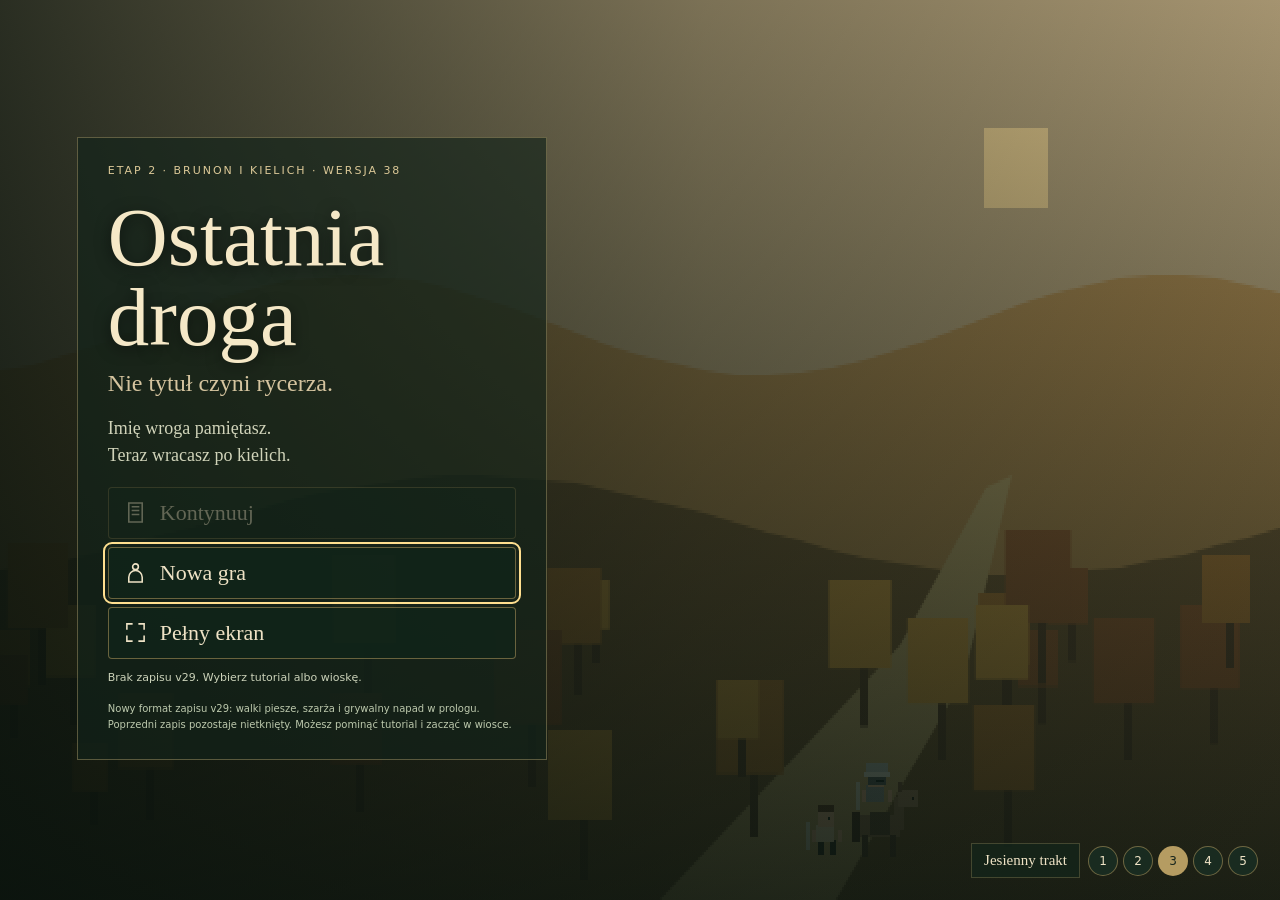
==== commit 29bb8bba: "v38: ruch w pełni turowy — świat rusza się tylko z graczem - loop() nie wywołuje już worldTick() na " ====
--- a/game.html
+++ b/game.html
@@ -13,4 +13,5 @@
 <script defer src="assets/js/init-03.js"></script>
 <script defer src="assets/js/travel-v36.js"></script>
 <script defer src="assets/js/survival-v37.js"></script>
-<script defer src="assets/js/ui-v38.js"></script></body></html>+<script defer src="assets/js/ui-v38.js"></script>
+<script defer src="assets/js/turnbased-v38.js"></script></body></html>
